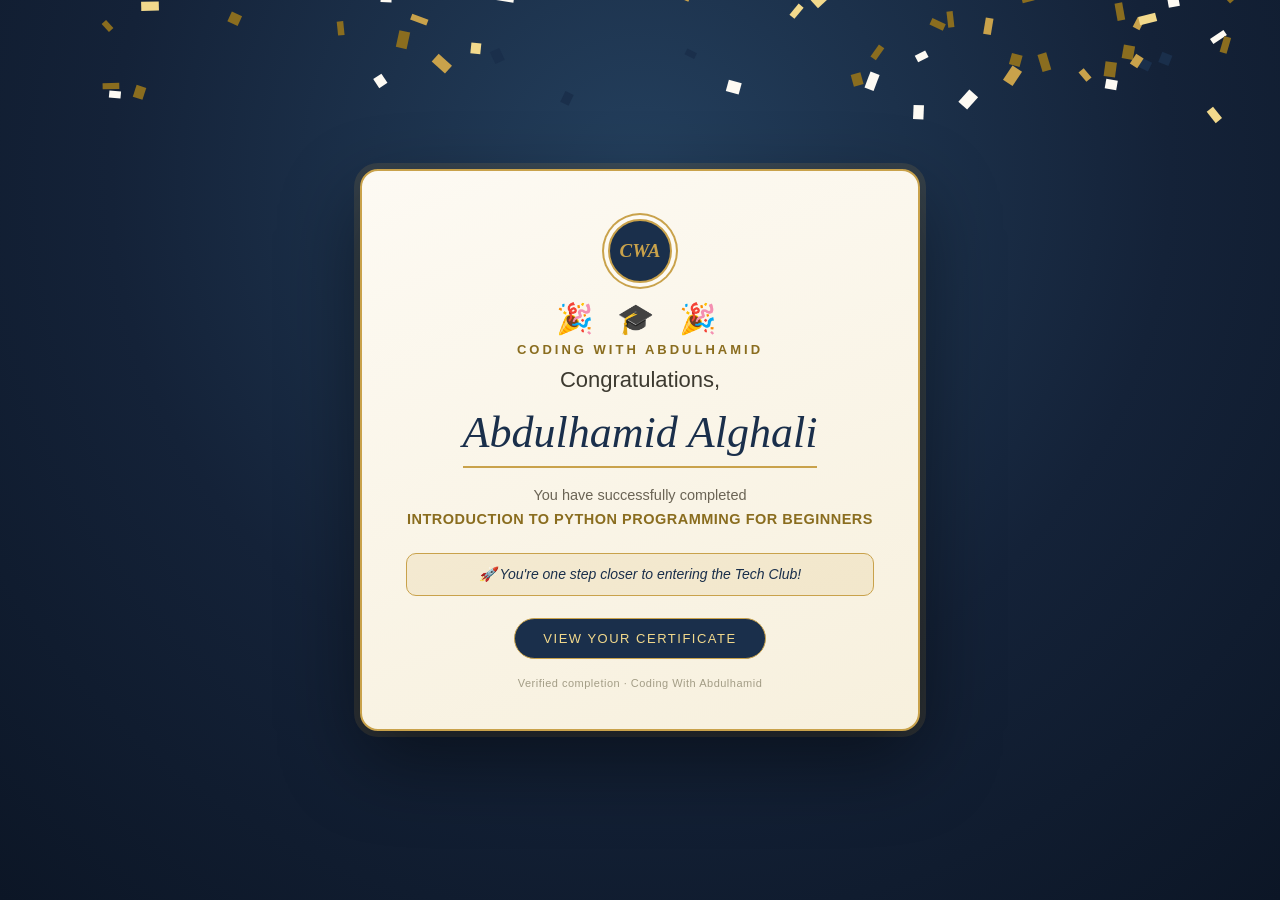
==== celebrate.html @ 718f9af1 "Add celebrate.html for graduation celebration page" ====
<!DOCTYPE html>
<html lang="en">
<head>
<meta charset="UTF-8">
<title>Congratulations!</title>
<style>
  * { box-sizing: border-box; margin: 0; padding: 0; }
  html, body {
    width: 100%; height: 100%;
    overflow: hidden;
    font-family: 'Trebuchet MS', sans-serif;
    background: radial-gradient(circle at 50% 20%, #24405e 0%, #142238 55%, #0c1626 100%);
    display: flex;
    align-items: center;
    justify-content: center;
  }
  canvas#confetti {
    position: fixed;
    top: 0; left: 0;
    width: 100%; height: 100%;
    pointer-events: none;
    z-index: 2;
  }
  .card {
    position: relative;
    z-index: 3;
    width: 560px;
    max-width: 90vw;
    padding: 48px 44px 40px;
    border-radius: 18px;
    background: linear-gradient(160deg, #fdfaf3 0%, #f7f0dd 100%);
    border: 2px solid #c9a24b;
    box-shadow: 0 30px 80px rgba(0,0,0,0.45), 0 0 0 6px rgba(201,162,75,0.15);
    text-align: center;
    opacity: 0;
    transform: translateY(24px) scale(0.96);
    animation: riseIn 0.9s cubic-bezier(0.2, 0.8, 0.2, 1) 0.15s forwards;
  }
  @keyframes riseIn {
    to { opacity: 1; transform: translateY(0) scale(1); }
  }
  .badge {
    width: 64px; height: 64px;
    margin: 0 auto 18px;
    border-radius: 50%;
    background: #1a2f4b;
    border: 2px solid #c9a24b;
    box-shadow: 0 0 0 4px #fdfaf3, 0 0 0 6px #c9a24b;
    display: flex; align-items: center; justify-content: center;
    font-family: Georgia, serif; font-style: italic; font-weight: 700;
    color: #c9a24b; font-size: 19px;
    animation: pop 0.7s cubic-bezier(0.34, 1.56, 0.64, 1) 0.5s both;
  }
  @keyframes pop { 0% { transform: scale(0); } 100% { transform: scale(1); } }
  .emoji-row { font-size: 30px; margin-bottom: 6px; letter-spacing: 8px; }
  .headline {
    font-family: 'Trebuchet MS', sans-serif;
    font-size: 13px;
    letter-spacing: 3px;
    text-transform: uppercase;
    color: #8a6d1f;
    font-weight: 700;
    margin-bottom: 10px;
  }
  .congrats {
    font-size: 22px;
    color: #3d3a30;
    margin-bottom: 4px;
  }
  .student-name {
    font-family: Georgia, serif;
    font-style: italic;
    font-size: 44px;
    color: #1a2f4b;
    margin: 10px 0 16px;
    border-bottom: 2px solid #c9a24b;
    display: inline-block;
    padding-bottom: 8px;
    animation: glow 2.4s ease-in-out 1.2s infinite;
  }
  @keyframes glow {
    0%, 100% { text-shadow: 0 0 0 rgba(201,162,75,0); }
    50% { text-shadow: 0 0 18px rgba(201,162,75,0.55); }
  }
  .course-line {
    font-size: 14.5px;
    color: #6b6455;
    line-height: 1.6;
    margin-bottom: 22px;
  }
  .course-title {
    font-weight: 700;
    color: #8a6d1f;
    text-transform: uppercase;
    letter-spacing: 0.5px;
  }
  .tech-club {
    font-size: 14px;
    color: #1a2f4b;
    background: rgba(201,162,75,0.14);
    border: 1px solid #c9a24b;
    border-radius: 10px;
    padding: 10px 18px;
    margin: 0 0 22px;
    font-style: italic;
    line-height: 1.5;
  }
  .cta {
    display: inline-block;
    padding: 12px 28px;
    background: #1a2f4b;
    color: #f2d98c;
    font-size: 13px;
    letter-spacing: 1.5px;
    text-transform: uppercase;
    text-decoration: none;
    border-radius: 999px;
    border: 1px solid #c9a24b;
    transition: transform 0.2s ease, box-shadow 0.2s ease;
  }
  .cta:hover { transform: translateY(-2px); box-shadow: 0 10px 24px rgba(26,47,75,0.35); }
  .footer-note {
    margin-top: 18px;
    font-size: 11px;
    color: #a39d86;
    letter-spacing: 0.5px;
  }
</style>
</head>
<body>
  <canvas id="confetti"></canvas>
  <div class="card">
    <div class="badge">CWA</div>
    <div class="emoji-row">🎉 🎓 🎉</div>
    <div class="headline">Coding With Abdulhamid</div>
    <div class="congrats">Congratulations,</div>
    <div class="student-name" id="studentName">Abdulhamid Alghali</div>
    <div class="course-line">You have successfully completed<br><span class="course-title" id="courseTitle">Introduction to Python Programming for Beginners</span></div>
    <div class="tech-club">🚀 You're one step closer to entering the Tech Club!</div>
    <a class="cta" href="#" id="certLink">View Your Certificate</a>
    <div class="footer-note">Verified completion &middot; Coding With Abdulhamid</div>
  </div>

<script>
  // Personalize from URL params, e.g. ?name=Jane%20Doe&course=Intro%20to%20Python
  const params = new URLSearchParams(window.location.search);
  const name = params.get('name');
  const course = params.get('course');
  if (name) document.getElementById('studentName').textContent = name;
  if (course) document.getElementById('courseTitle').textContent = course;

  // Lightweight confetti (no external libraries)
  const canvas = document.getElementById('confetti');
  const ctx = canvas.getContext('2d');
  function resize() { canvas.width = window.innerWidth; canvas.height = window.innerHeight; }
  resize();
  window.addEventListener('resize', resize);

  const colors = ['#c9a24b', '#1a2f4b', '#f2d98c', '#fdfaf3', '#8a6d1f'];
  const pieces = [];
  function spawn(count) {
    for (let i = 0; i < count; i++) {
      pieces.push({
        x: Math.random() * canvas.width,
        y: -20 - Math.random() * canvas.height * 0.3,
        w: 6 + Math.random() * 6,
        h: 10 + Math.random() * 8,
        color: colors[Math.floor(Math.random() * colors.length)],
        speedY: 1.5 + Math.random() * 2.5,
        speedX: -1 + Math.random() * 2,
        rotation: Math.random() * 360,
        rotationSpeed: -6 + Math.random() * 12,
      });
    }
  }
  spawn(140);
  let frame = 0;
  function animate() {
    ctx.clearRect(0, 0, canvas.width, canvas.height);
    for (const p of pieces) {
      p.y += p.speedY;
      p.x += p.speedX;
      p.rotation += p.rotationSpeed;
      if (p.y > canvas.height + 20) {
        p.y = -20;
        p.x = Math.random() * canvas.width;
      }
      ctx.save();
      ctx.translate(p.x, p.y);
      ctx.rotate((p.rotation * Math.PI) / 180);
      ctx.fillStyle = p.color;
      ctx.fillRect(-p.w / 2, -p.h / 2, p.w, p.h);
      ctx.restore();
    }
    frame++;
    if (frame % 240 === 0) spawn(30);
    requestAnimationFrame(animate);
  }
  animate();
</script>
</body>
</html>
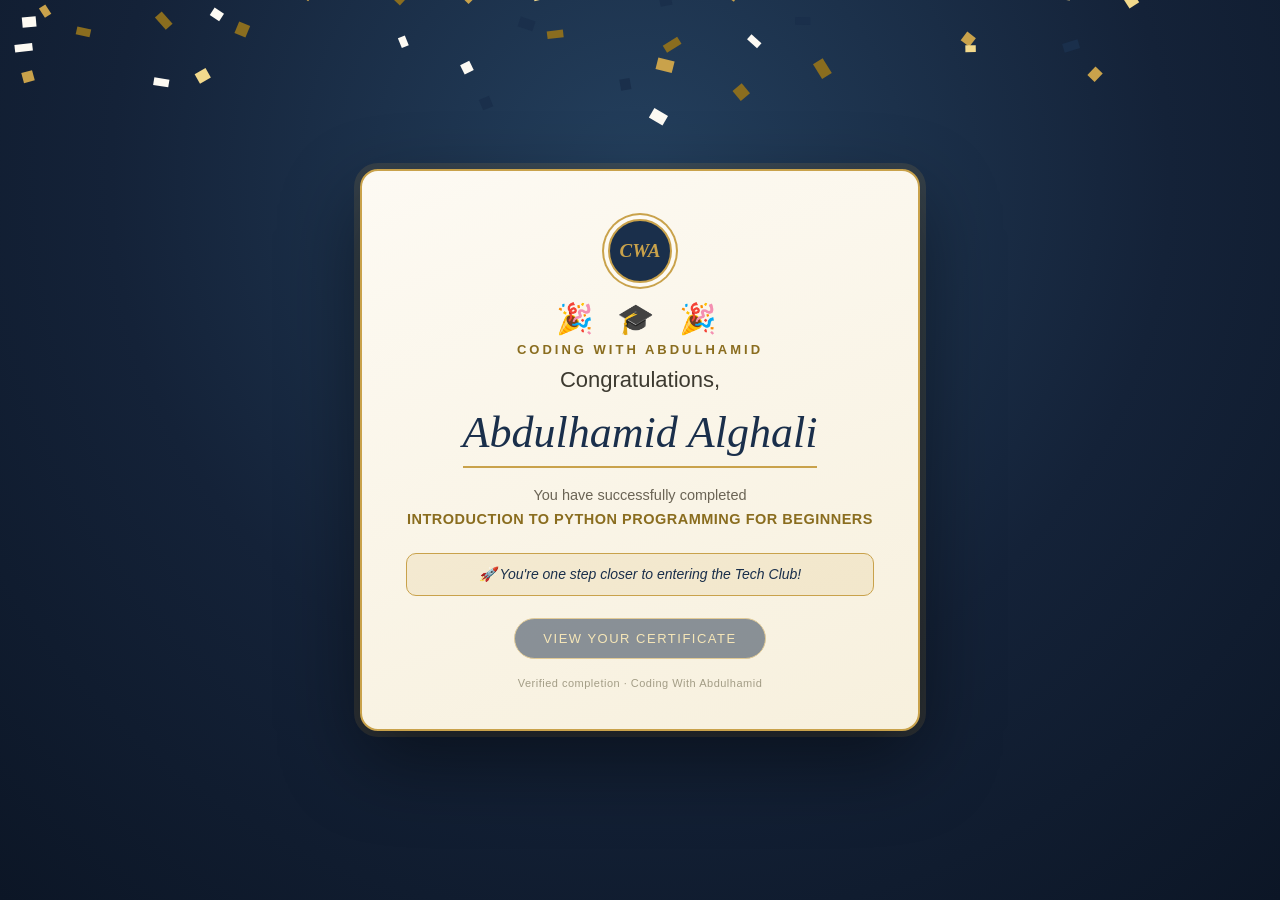
==== commit 0aae4ad1: "Enhance certificate link and JavaScript handling Added target and rel attributes to certificate link" ====
--- a/celebrate.html
+++ b/celebrate.html
@@ -137,7 +137,7 @@
     <div class="student-name" id="studentName">Abdulhamid Alghali</div>
     <div class="course-line">You have successfully completed<br><span class="course-title" id="courseTitle">Introduction to Python Programming for Beginners</span></div>
     <div class="tech-club">🚀 You're one step closer to entering the Tech Club!</div>
-    <a class="cta" href="#" id="certLink">View Your Certificate</a>
+    <a class="cta" href="#" id="certLink" target="_blank" rel="noopener">View Your Certificate</a>
     <div class="footer-note">Verified completion &middot; Coding With Abdulhamid</div>
   </div>
 
@@ -146,8 +146,20 @@
   const params = new URLSearchParams(window.location.search);
   const name = params.get('name');
   const course = params.get('course');
+  const cert = params.get('cert');
   if (name) document.getElementById('studentName').textContent = name;
   if (course) document.getElementById('courseTitle').textContent = course;
+
+  const certLink = document.getElementById('certLink');
+  if (cert) {
+    certLink.setAttribute('href', cert);
+  } else {
+    // No certificate link provided yet — disable the button instead of a dead "#" link.
+    certLink.style.opacity = '0.5';
+    certLink.style.cursor = 'not-allowed';
+    certLink.setAttribute('href', 'javascript:void(0)');
+    certLink.addEventListener('click', (e) => e.preventDefault());
+  }
 
   // Lightweight confetti (no external libraries)
   const canvas = document.getElementById('confetti');
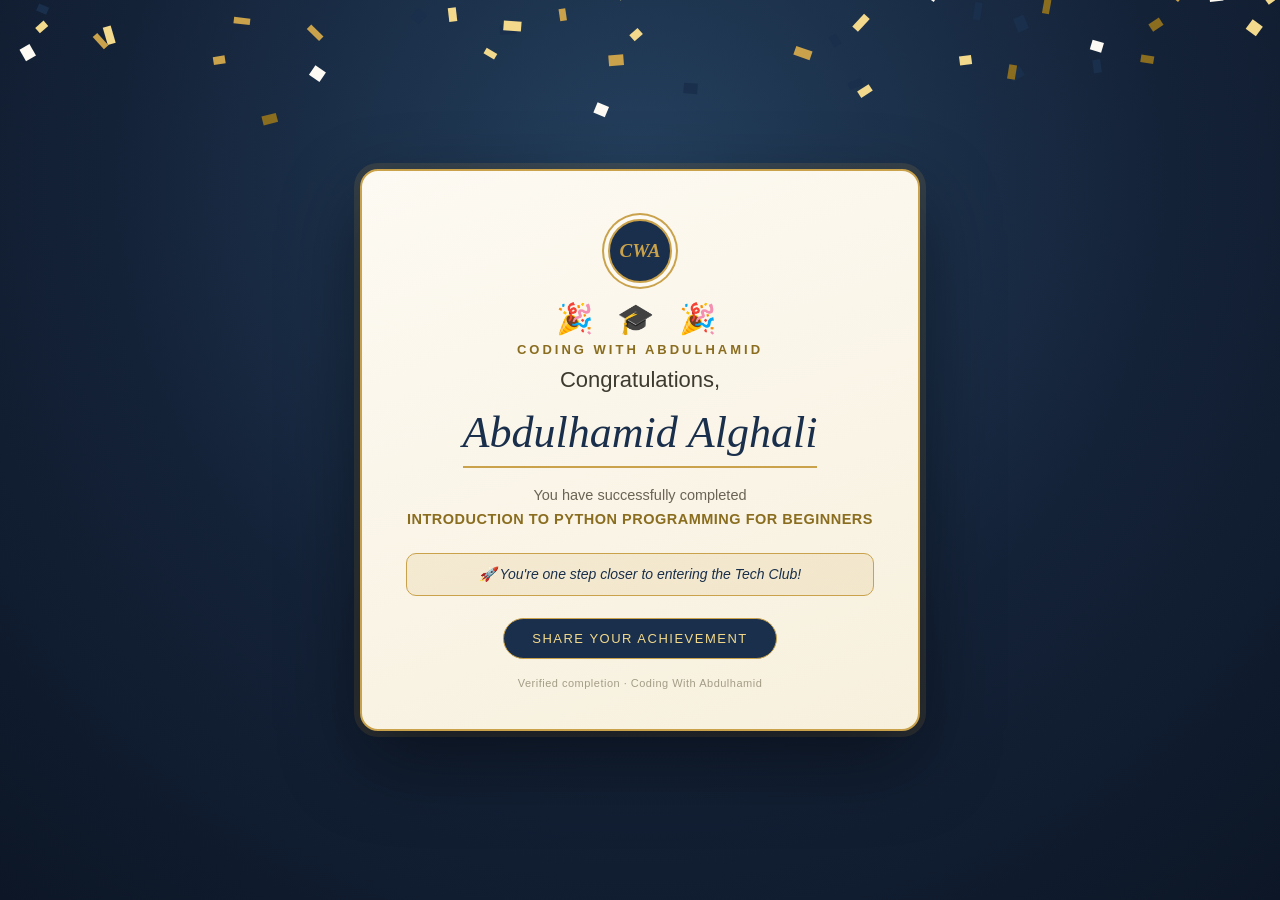
==== commit 18cb70e0: "Change certificate link to share achievement" ====
--- a/celebrate.html
+++ b/celebrate.html
@@ -137,7 +137,7 @@
     <div class="student-name" id="studentName">Abdulhamid Alghali</div>
     <div class="course-line">You have successfully completed<br><span class="course-title" id="courseTitle">Introduction to Python Programming for Beginners</span></div>
     <div class="tech-club">🚀 You're one step closer to entering the Tech Club!</div>
-    <a class="cta" href="#" id="certLink" target="_blank" rel="noopener">View Your Certificate</a>
+    <a class="cta" href="#" id="certLink" target="_blank" rel="noopener">Share Your Achievement</a>
     <div class="footer-note">Verified completion &middot; Coding With Abdulhamid</div>
   </div>
 
@@ -147,18 +147,49 @@
   const name = params.get('name');
   const course = params.get('course');
   const cert = params.get('cert');
+  const displayName = name || document.getElementById('studentName').textContent;
+  const displayCourse = course || document.getElementById('courseTitle').textContent;
   if (name) document.getElementById('studentName').textContent = name;
   if (course) document.getElementById('courseTitle').textContent = course;
 
   const certLink = document.getElementById('certLink');
+  var shareText = 'I just completed "' + displayCourse + '" with Coding With Abdulhamid! \ud83c\udf93\ud83c\udf89 Go join now, do not miss the chance! WhatsApp +961 76 540 195';
+  var shareUrl = 'https://wa.me/?text=' + encodeURIComponent(shareText);
+  // Celebration image lives next to this page in the repo (same folder as celebrate.html).
+  var promoImagePath = 'promo.png';
+
   if (cert) {
+    // Certificate file is hosted -- link straight to it, no share logic needed.
     certLink.setAttribute('href', cert);
+    certLink.textContent = 'View Your Certificate';
   } else {
-    // No certificate link provided yet — disable the button instead of a dead "#" link.
-    certLink.style.opacity = '0.5';
-    certLink.style.cursor = 'not-allowed';
-    certLink.setAttribute('href', 'javascript:void(0)');
-    certLink.addEventListener('click', (e) => e.preventDefault());
+    certLink.setAttribute('href', shareUrl);
+    certLink.textContent = 'Share Your Achievement';
+    certLink.addEventListener('click', function (e) {
+      e.preventDefault();
+      shareAchievement();
+    });
+  }
+
+  function shareAchievement() {
+    fetch(promoImagePath)
+      .then(function (res) { return res.blob(); })
+      .then(function (blob) {
+        var file = new File([blob], 'coding-with-abdulhamid.png', { type: blob.type || 'image/png' });
+        if (navigator.canShare && navigator.canShare({ files: [file] })) {
+          return navigator.share({
+            files: [file],
+            text: shareText,
+            title: 'Coding With Abdulhamid',
+          });
+        }
+        throw new Error('file-share-unsupported');
+      })
+      .catch(function () {
+        // Fallback for browsers without file-sharing support (e.g. desktop):
+        // open WhatsApp with the text pre-filled instead.
+        window.open(shareUrl, '_blank');
+      });
   }
 
   // Lightweight confetti (no external libraries)
